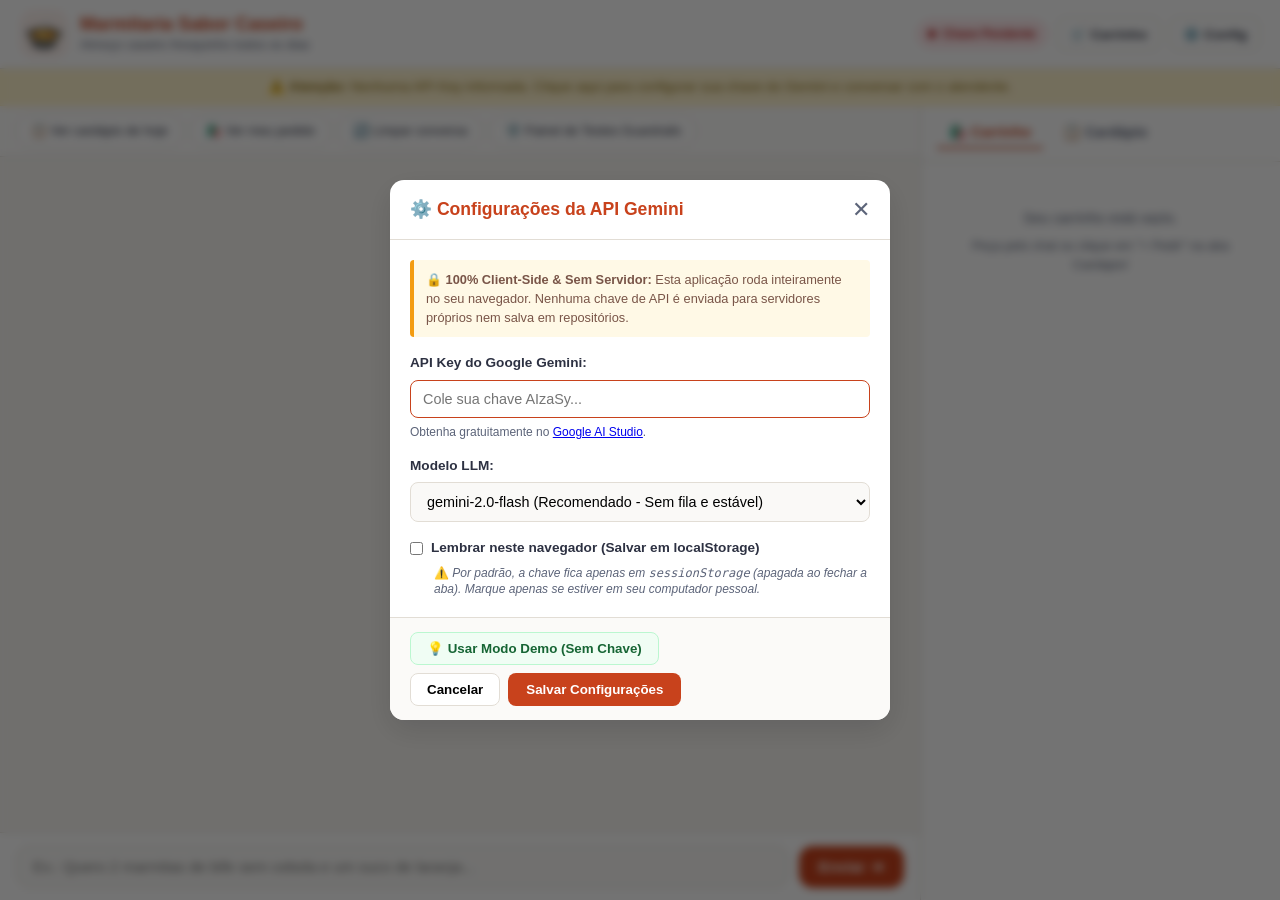
==== index.html @ ad5cdcce "Add files via upload" ====
<!DOCTYPE html>
<html lang="pt-BR">

<head>
  <meta charset="UTF-8">
  <meta name="viewport" content="width=device-width, initial-scale=1.0">
  <title>Marmitaria Sabor Caseiro - Pedidos Online</title>

  <!-- Content Security Policy estrita para proteção no navegador -->
  <meta http-equiv="Content-Security-Policy"
    content="default-src 'self'; script-src 'self'; style-src 'self' 'unsafe-inline'; connect-src 'self' https://generativelanguage.googleapis.com; img-src 'self' data:; font-src 'self';">

  <link rel="stylesheet" href="styles.css">
  <link rel="icon"
    href="data:image/svg+xml,<svg xmlns=%22http://www.w3.org/2000/svg%22 viewBox=%220 0 100 100%22><text y=%22.9em%22 font-size=%2290%22>🍲</text></svg>">
</head>

<body>

  <!-- Cabeçalho Principal -->
  <header class="cabecalho-app" role="banner">
    <div class="marca-container">
      <div class="marca-logo" aria-hidden="true">🍲</div>
      <div class="marca-titulos">
        <h1>Marmitaria Sabor Caseiro</h1>
        <p>Almoço caseiro fresquinho todos os dias</p>
      </div>
    </div>

    <div class="cabecalho-acoes">
      <span id="status-api-badge" class="status-badge pendente" title="Status de conexão com a API Gemini">Chave
        Pendente</span>

      <button id="btn-toggle-painel" class="btn-icone" aria-label="Abrir ou fechar painel de cardápio e carrinho">
        <span>🛒 Carrinho</span>
        <span id="badge-contador-carrinho" class="badge-contador" style="display: none;">0</span>
      </button>

      <button id="btn-abrir-config" class="btn-icone" aria-label="Abrir configurações de API">
        <span>⚙️ Config</span>
      </button>
    </div>
  </header>

  <!-- Banner de Aviso caso API Key não esteja configurada -->
  <div id="alerta-sem-chave" class="banner-alerta" role="alert">
    ⚠️ <strong>Atenção:</strong> Nenhuma API Key informada. Clique aqui para configurar sua chave do Gemini e conversar
    com o atendente.
  </div>

  <!-- Layout Principal da Aplicação -->
  <main class="conteudo-principal">

    <!-- Seção do Chat -->
    <section class="area-chat" aria-label="Chat de Atendimento">

      <!-- Barra de Atalhos Rápidos -->
      <nav class="barra-atalhos" aria-label="Ações rápidas">
        <button id="btn-atalho-cardapio" class="btn-atalho" type="button">📋 Ver cardápio de hoje</button>
        <button id="btn-atalho-carrinho" class="btn-atalho" type="button">🛍️ Ver meu pedido</button>
        <button id="btn-atalho-limpar" class="btn-atalho" type="button">🔄 Limpar conversa</button>
        <a href="tests.html" class="btn-atalho" style="text-decoration: none; color: inherit;" target="_blank">🛡️
          Painel de Testes Guardrails</a>
      </nav>

      <!-- Mensagens da Conversa -->
      <div id="chat-mensagens" class="mensagens-container" role="log" aria-live="polite" aria-atomic="false">
        <!-- As mensagens serão inseridas via JavaScript com textContent seguro -->
      </div>

      <!-- Indicador de Digitando -->
      <div id="indicador-digitando" class="indicador-digitando" aria-live="polite">
        <span class="bolinha"></span>
        <span class="bolinha"></span>
        <span class="bolinha"></span>
        <span class="texto-digitando">Atendente digitando...</span>
      </div>

      <!-- Formulário de Envio -->
      <footer class="area-entrada">
        <form id="form-chat" class="form-chat" autocomplete="off">
          <label for="input-mensagem" class="sr-only"
            style="position: absolute; width: 1px; height: 1px; padding: 0; margin: -1px; overflow: hidden; clip: rect(0,0,0,0); border: 0;">Sua
            mensagem</label>
          <input type="text" id="input-mensagem" class="input-mensagem"
            placeholder="Ex.: Quero 2 marmitas de bife sem cebola e um suco de laranja..." maxlength="500" required>
          <button type="submit" id="btn-enviar" class="btn-enviar" aria-label="Enviar mensagem">
            <span>Enviar</span>
            <span aria-hidden="true">➔</span>
          </button>
        </form>
      </footer>
    </section>

    <!-- Painel Lateral: Cardápio e Carrinho em Tempo Real -->
    <aside id="painel-lateral" class="painel-lateral" aria-label="Cardápio do dia e Carrinho de compras">
      <div class="painel-topo">
        <div class="abas-navegacao" role="tablist">
          <button id="aba-btn-carrinho" class="aba-btn ativa" role="tab" aria-selected="true"
            aria-controls="aba-conteudo-carrinho">
            🛍️ Carrinho
          </button>
          <button id="aba-btn-cardapio" class="aba-btn" role="tab" aria-selected="false"
            aria-controls="aba-conteudo-cardapio">
            📋 Cardápio
          </button>
        </div>
        <button id="btn-fechar-painel" class="btn-fechar-painel" aria-label="Fechar painel lateral">✕</button>
      </div>

      <div class="painel-conteudo">
        <!-- Conteúdo Carrinho -->
        <div id="aba-conteudo-carrinho" class="aba-conteudo ativo" role="tabpanel">
          <div id="carrinho-vazio-aviso" class="carrinho-vazio-aviso">
            <p>Seu carrinho está vazio.</p>
            <p style="margin-top: 6px; font-size: 0.8rem;">Peça pelo chat ou clique em "+ Pedir" na aba Cardápio!</p>
          </div>

          <div id="lista-itens-carrinho" class="lista-itens-carrinho"></div>

          <div id="carrinho-totais-container" class="carrinho-totais-container" style="display: none;">
            <div class="linha-total">
              <span>Subtotal dos itens:</span>
              <strong id="resumo-subtotal">R$ 0,00</strong>
            </div>
            <div class="linha-total">
              <span>Taxa de Entrega:</span>
              <strong id="resumo-frete">R$ 7,00</strong>
            </div>
            <div class="linha-total destaque">
              <span>Total a pagar:</span>
              <strong id="resumo-total">R$ 0,00</strong>
            </div>
            <div id="aviso-frete-gratis" class="aviso-frete-gratis" style="display: none;"></div>
          </div>
        </div>

        <!-- Conteúdo Cardápio -->
        <div id="aba-conteudo-cardapio" class="aba-conteudo" role="tabpanel">
          <div class="cabecalho-cardapio-dia">
            Pratos disponíveis hoje (<span id="nome-dia-cardapio"></span>)
          </div>
          <div id="lista-cardapio" class="lista-cardapio"></div>
        </div>
      </div>
    </aside>

  </main>

  <!-- Modal de Configurações da API Key -->
  <div id="modal-config" class="modal-overlay" role="dialog" aria-modal="true" aria-labelledby="modal-config-titulo">
    <div class="modal-card">
      <div class="modal-cabecalho">
        <h3 id="modal-config-titulo">⚙️ Configurações da API Gemini</h3>
        <button id="btn-fechar-config" class="btn-fechar-modal" aria-label="Fechar configurações">✕</button>
      </div>

      <form id="form-config">
        <div class="modal-corpo">
          <div class="aviso-seguranca-box">
            🔒 <strong>100% Client-Side &amp; Sem Servidor:</strong> Esta aplicação roda inteiramente no seu navegador.
            Nenhuma chave de API é enviada para servidores próprios nem salva em repositórios.
          </div>

          <div class="form-grupo">
            <label for="input-api-key">API Key do Google Gemini:</label>
            <input type="password" id="input-api-key" class="input-config" placeholder="Cole sua chave AIzaSy..."
              required>
            <span class="ajuda-texto">
              Obtenha gratuitamente no <a href="https://aistudio.google.com/app/apikey" target="_blank"
                rel="noopener noreferrer">Google AI Studio</a>.
            </span>
          </div>

          <div class="form-grupo">
            <label for="select-modelo">Modelo LLM:</label>
            <select id="select-modelo" class="select-config">
              <option value="gemini-2.0-flash" selected>gemini-2.0-flash (Recomendado - Sem fila e estável)</option>
              <option value="gemini-2.5-flash-lite">gemini-2.5-flash-lite (Leve e Econômico)</option>
              <option value="gemini-1.5-flash">gemini-1.5-flash (Versão Estável)</option>
              <option value="gemini-3.8-flash">gemini-3.8-flash (Preview - Sujeito a fila no Google)</option>
              <option value="demo-simulado">demo-simulado (Modo Demonstração Offline)</option>
            </select>
          </div>

          <div class="form-grupo">
            <label class="checkbox-grupo">
              <input type="checkbox" id="check-lembrar-chave">
              <span>Lembrar neste navegador (Salvar em localStorage)</span>
            </label>
            <span class="ajuda-texto" style="margin-left: 24px;">
              ⚠️ <em>Por padrão, a chave fica apenas em <code>sessionStorage</code> (apagada ao fechar a aba). Marque
                apenas se estiver em seu computador pessoal.</em>
            </span>
          </div>
        </div>

        <div class="modal-rodape" style="display: flex; justify-content: space-between; align-items: center; flex-wrap: wrap; gap: 8px;">
          <button type="button" id="btn-usar-demo" class="btn-secundario" style="background-color: #f0fdf4; color: #166534; border-color: #bbf7d0;">💡 Usar Modo Demo (Sem Chave)</button>
          <div style="display: flex; gap: 8px;">
            <button type="button" id="btn-cancelar-config" class="btn-secundario">Cancelar</button>
            <button type="submit" class="btn-primario">Salvar Configurações</button>
          </div>
        </div>
      </form>
    </div>
  </div>

  <!-- Toast de Notificações -->
  <div id="toast-notificacao" class="toast-notificacao" role="status" aria-live="polite"></div>

  <!-- Scripts ES Modules -->
  <script type="module" src="src/app.js"></script>
</body>

</html>
---- styles.css ----
/**
 * styles.css - Identidade visual moderna, responsiva e acessível
 * Marmitaria Sabor Caseiro
 */

:root {
  --cor-primaria: #c8421c;
  --cor-primaria-hover: #a83312;
  --cor-primaria-suave: #fdf2ee;
  --cor-secundaria: #2e7d32;
  --cor-secundaria-hover: #1b5e20;
  --cor-fundo: #f8f6f2;
  --cor-superficie: #ffffff;
  --cor-texto: #2d3142;
  --cor-texto-suave: #5c6479;
  --cor-borda: #e2ddd5;
  --cor-balao-usuario: #c8421c;
  --cor-balao-usuario-texto: #ffffff;
  --cor-balao-agente: #ffffff;
  --cor-balao-agente-texto: #2d3142;
  --cor-destaque-amarelo: #fef9e7;
  --cor-destaque-borda: #f7dc6f;
  --cor-alerta: #b71c1c;
  --cor-alerta-fundo: #ffebee;
  --cor-sucesso: #2e7d32;
  --raio-borda-sm: 8px;
  --raio-borda-md: 14px;
  --raio-borda-lg: 20px;
  --sombra-card: 0 4px 16px rgba(0, 0, 0, 0.06);
  --sombra-elevada: 0 10px 30px rgba(0, 0, 0, 0.12);
  --transicao-suave: all 0.25s ease;
}

* {
  box-sizing: border-box;
  margin: 0;
  padding: 0;
}

body {
  font-family: -apple-system, BlinkMacSystemFont, 'Segoe UI', Roboto, Helvetica, Arial, sans-serif;
  background-color: var(--cor-fundo);
  color: var(--cor-texto);
  line-height: 1.5;
  height: 100vh;
  display: flex;
  flex-direction: column;
  overflow: hidden;
}

/* Header Principal */
.cabecalho-app {
  background-color: var(--cor-superficie);
  border-bottom: 1px solid var(--cor-borda);
  padding: 10px 20px;
  display: flex;
  justify-content: space-between;
  align-items: center;
  z-index: 10;
  flex-shrink: 0;
}

.marca-container {
  display: flex;
  align-items: center;
  gap: 12px;
}

.marca-logo {
  font-size: 2rem;
  background: var(--cor-primaria-suave);
  width: 48px;
  height: 48px;
  display: flex;
  align-items: center;
  justify-content: center;
  border-radius: var(--raio-borda-md);
}

.marca-titulos h1 {
  font-size: 1.15rem;
  font-weight: 700;
  color: var(--cor-primaria);
  line-height: 1.2;
}

.marca-titulos p {
  font-size: 0.8rem;
  color: var(--cor-texto-suave);
}

.cabecalho-acoes {
  display: flex;
  align-items: center;
  gap: 10px;
}

.status-badge {
  font-size: 0.75rem;
  font-weight: 600;
  padding: 4px 10px;
  border-radius: 20px;
  display: inline-flex;
  align-items: center;
  gap: 6px;
}

.status-badge.conectada {
  background-color: #e8f5e9;
  color: var(--cor-secundaria);
  border: 1px solid #c8e6c9;
}

.status-badge.conectada::before {
  content: '';
  width: 8px;
  height: 8px;
  border-radius: 50%;
  background-color: var(--cor-secundaria);
}

.status-badge.pendente {
  background-color: var(--cor-alerta-fundo);
  color: var(--cor-alerta);
  border: 1px solid #ffcdd2;
}

.status-badge.pendente::before {
  content: '';
  width: 8px;
  height: 8px;
  border-radius: 50%;
  background-color: var(--cor-alerta);
}

.btn-icone {
  background: var(--cor-superficie);
  border: 1px solid var(--cor-borda);
  border-radius: var(--raio-borda-sm);
  padding: 8px 12px;
  cursor: pointer;
  display: inline-flex;
  align-items: center;
  gap: 6px;
  font-size: 0.85rem;
  font-weight: 600;
  color: var(--cor-texto);
  transition: var(--transicao-suave);
  position: relative;
}

.btn-icone:hover {
  background-color: #f1ede8;
}

.badge-contador {
  background-color: var(--cor-primaria);
  color: white;
  border-radius: 12px;
  padding: 2px 7px;
  font-size: 0.7rem;
  font-weight: bold;
}

/* Banner de Alerta Sem Chave */
.banner-alerta {
  background-color: #fff3cd;
  color: #856404;
  border-bottom: 1px solid #ffeeba;
  padding: 8px 16px;
  font-size: 0.85rem;
  text-align: center;
  cursor: pointer;
  transition: var(--transicao-suave);
}

.banner-alerta:hover {
  background-color: #ffe8a1;
}

/* Layout Principal */
.conteudo-principal {
  flex: 1;
  display: flex;
  overflow: hidden;
  position: relative;
}

/* Área de Chat */
.area-chat {
  flex: 1;
  display: flex;
  flex-direction: column;
  height: 100%;
  background-color: var(--cor-fundo);
  position: relative;
}

.barra-atalhos {
  background-color: rgba(255, 255, 255, 0.7);
  backdrop-filter: blur(8px);
  border-bottom: 1px solid var(--cor-borda);
  padding: 8px 16px;
  display: flex;
  gap: 8px;
  overflow-x: auto;
  flex-shrink: 0;
}

.btn-atalho {
  background-color: var(--cor-superficie);
  border: 1px solid var(--cor-borda);
  border-radius: 16px;
  padding: 6px 14px;
  font-size: 0.8rem;
  font-weight: 500;
  cursor: pointer;
  white-space: nowrap;
  color: var(--cor-texto);
  transition: var(--transicao-suave);
}

.btn-atalho:hover {
  background-color: var(--cor-primaria-suave);
  border-color: var(--cor-primaria);
  color: var(--cor-primaria);
}

.mensagens-container {
  flex: 1;
  overflow-y: auto;
  padding: 16px 20px;
  display: flex;
  flex-direction: column;
  gap: 14px;
}

/* Balões de Mensagem */
.mensagem-wrapper {
  display: flex;
  gap: 10px;
  max-width: 82%;
  animation: surgimento 0.25s ease-out;
}

@keyframes surgimento {
  from { opacity: 0; transform: translateY(8px); }
  to { opacity: 1; transform: translateY(0); }
}

.mensagem-wrapper.usuario {
  align-self: flex-end;
  flex-direction: row-reverse;
}

.mensagem-wrapper.agente {
  align-self: flex-start;
}

.avatar-agente {
  width: 36px;
  height: 36px;
  border-radius: 50%;
  background-color: var(--cor-primaria-suave);
  border: 1px solid var(--cor-borda);
  display: flex;
  align-items: center;
  justify-content: center;
  font-size: 1.1rem;
  flex-shrink: 0;
}

.balao {
  padding: 12px 16px;
  border-radius: var(--raio-borda-md);
  font-size: 0.95rem;
  box-shadow: 0 1px 4px rgba(0, 0, 0, 0.05);
  word-break: break-word;
}

.balao.usuario {
  background-color: var(--cor-balao-usuario);
  color: var(--cor-balao-usuario-texto);
  border-bottom-right-radius: 4px;
}

.balao.agente {
  background-color: var(--cor-balao-agente);
  color: var(--cor-balao-agente-texto);
  border-bottom-left-radius: 4px;
  border: 1px solid var(--cor-borda);
}

.conteudo-balao strong {
  font-weight: 700;
}

/* Card de Pedido Finalizado no Chat */
.card-pedido-finalizado {
  margin-top: 12px;
  padding: 12px;
  background-color: var(--cor-destaque-amarelo);
  border: 1px solid var(--cor-destaque-borda);
  border-radius: var(--raio-borda-sm);
  display: flex;
  flex-direction: column;
  gap: 8px;
}

.titulo-pedido-finalizado {
  font-weight: 700;
  color: var(--cor-secundaria);
  font-size: 0.9rem;
}

.btn-copiar-resumo {
  background-color: var(--cor-secundaria);
  color: white;
  border: none;
  border-radius: 6px;
  padding: 8px 12px;
  font-size: 0.85rem;
  font-weight: 600;
  cursor: pointer;
  transition: var(--transicao-suave);
}

.btn-copiar-resumo:hover {
  background-color: var(--cor-secundaria-hover);
}

/* Indicador de Digitando */
.indicador-digitando {
  display: none;
  align-items: center;
  gap: 6px;
  padding: 10px 16px;
  background-color: var(--cor-superficie);
  border: 1px solid var(--cor-borda);
  border-radius: 18px;
  width: fit-content;
  margin-left: 46px;
  margin-bottom: 8px;
}

.bolinha {
  width: 7px;
  height: 7px;
  background-color: var(--cor-primaria);
  border-radius: 50%;
  animation: pulo 1.4s infinite ease-in-out both;
}

.bolinha:nth-child(1) { animation-delay: -0.32s; }
.bolinha:nth-child(2) { animation-delay: -0.16s; }

@keyframes pulo {
  0%, 80%, 100% { transform: scale(0); opacity: 0.4; }
  40% { transform: scale(1); opacity: 1; }
}

.texto-digitando {
  font-size: 0.8rem;
  color: var(--cor-texto-suave);
  margin-left: 4px;
}

/* Barra de Entrada de Mensagem */
.area-entrada {
  background-color: var(--cor-superficie);
  border-top: 1px solid var(--cor-borda);
  padding: 12px 16px;
  flex-shrink: 0;
}

.form-chat {
  display: flex;
  gap: 10px;
  align-items: center;
}

.input-mensagem {
  flex: 1;
  padding: 12px 16px;
  border: 1px solid var(--cor-borda);
  border-radius: var(--raio-borda-md);
  font-size: 0.95rem;
  outline: none;
  transition: var(--transicao-suave);
  background-color: #faf9f7;
}

.input-mensagem:focus {
  border-color: var(--cor-primaria);
  background-color: #ffffff;
  box-shadow: 0 0 0 3px rgba(200, 66, 28, 0.15);
}

.btn-enviar {
  background-color: var(--cor-primaria);
  color: white;
  border: none;
  border-radius: var(--raio-borda-md);
  padding: 12px 20px;
  font-size: 0.95rem;
  font-weight: 600;
  cursor: pointer;
  display: flex;
  align-items: center;
  gap: 6px;
  transition: var(--transicao-suave);
}

.btn-enviar:hover:not(:disabled) {
  background-color: var(--cor-primaria-hover);
}

.btn-enviar:disabled {
  opacity: 0.6;
  cursor: not-allowed;
}

/* Painel Lateral / Drawer */
.painel-lateral {
  width: 360px;
  background-color: var(--cor-superficie);
  border-left: 1px solid var(--cor-borda);
  display: flex;
  flex-direction: column;
  transition: transform 0.3s ease;
  z-index: 20;
}

.painel-topo {
  padding: 12px 16px;
  border-bottom: 1px solid var(--cor-borda);
  display: flex;
  justify-content: space-between;
  align-items: center;
}

.abas-navegacao {
  display: flex;
  gap: 8px;
}

.aba-btn {
  background: none;
  border: none;
  padding: 6px 12px;
  font-size: 0.9rem;
  font-weight: 600;
  color: var(--cor-texto-suave);
  cursor: pointer;
  border-bottom: 2px solid transparent;
  transition: var(--transicao-suave);
}

.aba-btn.ativa {
  color: var(--cor-primaria);
  border-bottom-color: var(--cor-primaria);
}

.btn-fechar-painel {
  background: none;
  border: none;
  font-size: 1.2rem;
  cursor: pointer;
  color: var(--cor-texto-suave);
  padding: 4px 8px;
}

.painel-conteudo {
  flex: 1;
  overflow-y: auto;
  padding: 16px;
}

.aba-conteudo {
  display: none;
}

.aba-conteudo.ativo {
  display: block;
}

/* Aba Cardápio */
.cabecalho-cardapio-dia {
  font-size: 0.85rem;
  color: var(--cor-secundaria);
  font-weight: 600;
  margin-bottom: 12px;
  background-color: #e8f5e9;
  padding: 6px 10px;
  border-radius: var(--raio-borda-sm);
}

.lista-cardapio {
  display: flex;
  flex-direction: column;
  gap: 12px;
}

.card-item-cardapio {
  background-color: #faf9f7;
  border: 1px solid var(--cor-borda);
  border-radius: var(--raio-borda-sm);
  padding: 12px;
  display: flex;
  flex-direction: column;
  gap: 6px;
}

.card-item-topo {
  display: flex;
  justify-content: space-between;
  align-items: baseline;
}

.card-item-topo h4 {
  font-size: 0.9rem;
  font-weight: 700;
  color: var(--cor-texto);
}

.card-item-preco {
  font-weight: 700;
  color: var(--cor-primaria);
  font-size: 0.9rem;
}

.card-item-desc {
  font-size: 0.8rem;
  color: var(--cor-texto-suave);
  line-height: 1.35;
}

.card-item-rodape {
  margin-top: 6px;
  display: flex;
  justify-content: space-between;
  align-items: center;
  gap: 8px;
}

.card-tags {
  display: flex;
  flex-wrap: wrap;
  gap: 4px;
}

.tag-cardapio {
  font-size: 0.7rem;
  background-color: #ece9e3;
  color: #4f5565;
  padding: 2px 6px;
  border-radius: 4px;
}

.btn-pedir-item {
  background-color: var(--cor-primaria-suave);
  color: var(--cor-primaria);
  border: 1px solid var(--cor-primaria);
  border-radius: 6px;
  padding: 4px 10px;
  font-size: 0.75rem;
  font-weight: 700;
  cursor: pointer;
  transition: var(--transicao-suave);
  white-space: nowrap;
}

.btn-pedir-item:hover {
  background-color: var(--cor-primaria);
  color: white;
}

/* Aba Carrinho */
.carrinho-vazio-aviso {
  text-align: center;
  color: var(--cor-texto-suave);
  padding: 30px 10px;
  font-size: 0.9rem;
}

.lista-itens-carrinho {
  display: flex;
  flex-direction: column;
  gap: 10px;
  margin-bottom: 16px;
}

.item-carrinho-row {
  background-color: #faf9f7;
  border: 1px solid var(--cor-borda);
  border-radius: var(--raio-borda-sm);
  padding: 10px 12px;
  display: flex;
  justify-content: space-between;
  align-items: center;
}

.item-carrinho-info {
  display: flex;
  flex-direction: column;
  gap: 2px;
  font-size: 0.85rem;
}

.item-carrinho-sub {
  font-size: 0.75rem;
  color: var(--cor-texto-suave);
}

.item-carrinho-custom {
  font-size: 0.75rem;
  color: #8c5208;
  font-style: italic;
}

.link-adicionar-obs {
  background: none;
  border: none;
  padding: 0;
  text-align: left;
  font-size: 0.72rem;
  color: #0d9488;
  cursor: pointer;
  text-decoration: underline;
  margin-top: 2px;
  display: block;
}

.link-adicionar-obs:hover {
  color: #0f766e;
}

.link-adicionar-obs.com-obs {
  color: #b45309;
  font-weight: 600;
  text-decoration: none;
  background-color: #fef3c7;
  padding: 2px 6px;
  border-radius: 4px;
  display: inline-block;
  margin-top: 4px;
}

.item-carrinho-acoes {
  display: flex;
  gap: 6px;
}

.btn-carrinho-acao {
  background: white;
  border: 1px solid var(--cor-borda);
  width: 26px;
  height: 26px;
  border-radius: 4px;
  cursor: pointer;
  font-weight: bold;
  font-size: 0.9rem;
  color: var(--cor-texto);
  display: flex;
  align-items: center;
  justify-content: center;
  transition: var(--transicao-suave);
}

.btn-carrinho-acao:hover {
  background-color: var(--cor-primaria-suave);
  border-color: var(--cor-primaria);
  color: var(--cor-primaria);
}

/* Totais do Carrinho */
.carrinho-totais-container {
  border-top: 2px dashed var(--cor-borda);
  padding-top: 14px;
}

.linha-total {
  display: flex;
  justify-content: space-between;
  font-size: 0.88rem;
  margin-bottom: 6px;
  color: var(--cor-texto-suave);
}

.linha-total.destaque {
  font-size: 1.05rem;
  font-weight: 700;
  color: var(--cor-texto);
  border-top: 1px solid var(--cor-borda);
  padding-top: 8px;
  margin-top: 8px;
}

.aviso-frete-gratis {
  margin-top: 10px;
  font-size: 0.8rem;
  font-weight: 600;
  text-align: center;
  padding: 6px;
  border-radius: 6px;
  background-color: #e8f5e9;
  color: var(--cor-secundaria);
}

/* Modal de Configurações */
.modal-overlay {
  display: none;
  pointer-events: none;
  position: fixed;
  top: 0;
  left: 0;
  width: 100vw;
  height: 100vh;
  background-color: rgba(0, 0, 0, 0.55);
  backdrop-filter: blur(4px);
  z-index: 1000;
  align-items: center;
  justify-content: center;
  padding: 16px;
}

.modal-overlay.ativo {
  display: flex;
  pointer-events: auto;
}

.modal-card {
  background-color: var(--cor-superficie);
  border-radius: var(--raio-borda-md);
  max-width: 500px;
  width: 100%;
  box-shadow: var(--sombra-elevada);
  overflow: hidden;
  animation: modalEntrada 0.25s ease-out;
}

@keyframes modalEntrada {
  from { opacity: 0; transform: scale(0.95); }
  to { opacity: 1; transform: scale(1); }
}

.modal-cabecalho {
  padding: 16px 20px;
  border-bottom: 1px solid var(--cor-borda);
  display: flex;
  justify-content: space-between;
  align-items: center;
}

.modal-cabecalho h3 {
  font-size: 1.1rem;
  color: var(--cor-primaria);
}

.btn-fechar-modal {
  background: none;
  border: none;
  font-size: 1.4rem;
  cursor: pointer;
  color: var(--cor-texto-suave);
}

.modal-corpo {
  padding: 20px;
  display: flex;
  flex-direction: column;
  gap: 16px;
}

.form-grupo {
  display: flex;
  flex-direction: column;
  gap: 6px;
}

.form-grupo label {
  font-size: 0.85rem;
  font-weight: 600;
  color: var(--cor-texto);
}

.input-config, .select-config {
  padding: 10px 12px;
  border: 1px solid var(--cor-borda);
  border-radius: var(--raio-borda-sm);
  font-size: 0.9rem;
  outline: none;
  background-color: #faf9f7;
}

.input-config:focus, .select-config:focus {
  border-color: var(--cor-primaria);
  background-color: #ffffff;
}

.ajuda-texto {
  font-size: 0.75rem;
  color: var(--cor-texto-suave);
  line-height: 1.35;
}

.aviso-seguranca-box {
  background-color: #fff9e6;
  border-left: 4px solid #f39c12;
  padding: 10px 12px;
  border-radius: 4px;
  font-size: 0.8rem;
  color: #795548;
}

.checkbox-grupo {
  display: flex;
  align-items: center;
  gap: 8px;
  font-size: 0.85rem;
  cursor: pointer;
}

.modal-rodape {
  padding: 14px 20px;
  background-color: #fbfaf8;
  border-top: 1px solid var(--cor-borda);
  display: flex;
  justify-content: flex-end;
  gap: 10px;
}

.btn-secundario {
  background: white;
  border: 1px solid var(--cor-borda);
  padding: 8px 16px;
  border-radius: var(--raio-borda-sm);
  font-weight: 600;
  cursor: pointer;
}

.btn-primario {
  background-color: var(--cor-primaria);
  color: white;
  border: none;
  padding: 8px 18px;
  border-radius: var(--raio-borda-sm);
  font-weight: 600;
  cursor: pointer;
  transition: var(--transicao-suave);
}

.btn-primario:hover {
  background-color: var(--cor-primaria-hover);
}

/* Toast de Notificação */
.toast-notificacao {
  position: fixed;
  bottom: 24px;
  left: 50%;
  transform: translateX(-50%) translateY(50px);
  background-color: #333333;
  color: white;
  padding: 10px 20px;
  border-radius: 30px;
  font-size: 0.85rem;
  box-shadow: var(--sombra-card);
  opacity: 0;
  visibility: hidden;
  transition: all 0.3s cubic-bezier(0.18, 0.89, 0.32, 1.28);
  z-index: 200;
}

.toast-notificacao.visivel {
  opacity: 1;
  visibility: visible;
  transform: translateX(-50%) translateY(0);
}

/* Responsividade Mobile-First e Desktop */
@media (max-width: 860px) {
  .painel-lateral {
    position: absolute;
    top: 0;
    right: 0;
    height: 100%;
    transform: translateX(100%);
    box-shadow: -4px 0 20px rgba(0, 0, 0, 0.15);
  }

  .painel-lateral.aberto {
    transform: translateX(0);
  }

  .mensagem-wrapper {
    max-width: 90%;
  }
}

@media (min-width: 861px) {
  .btn-fechar-painel {
    display: none;
  }
}
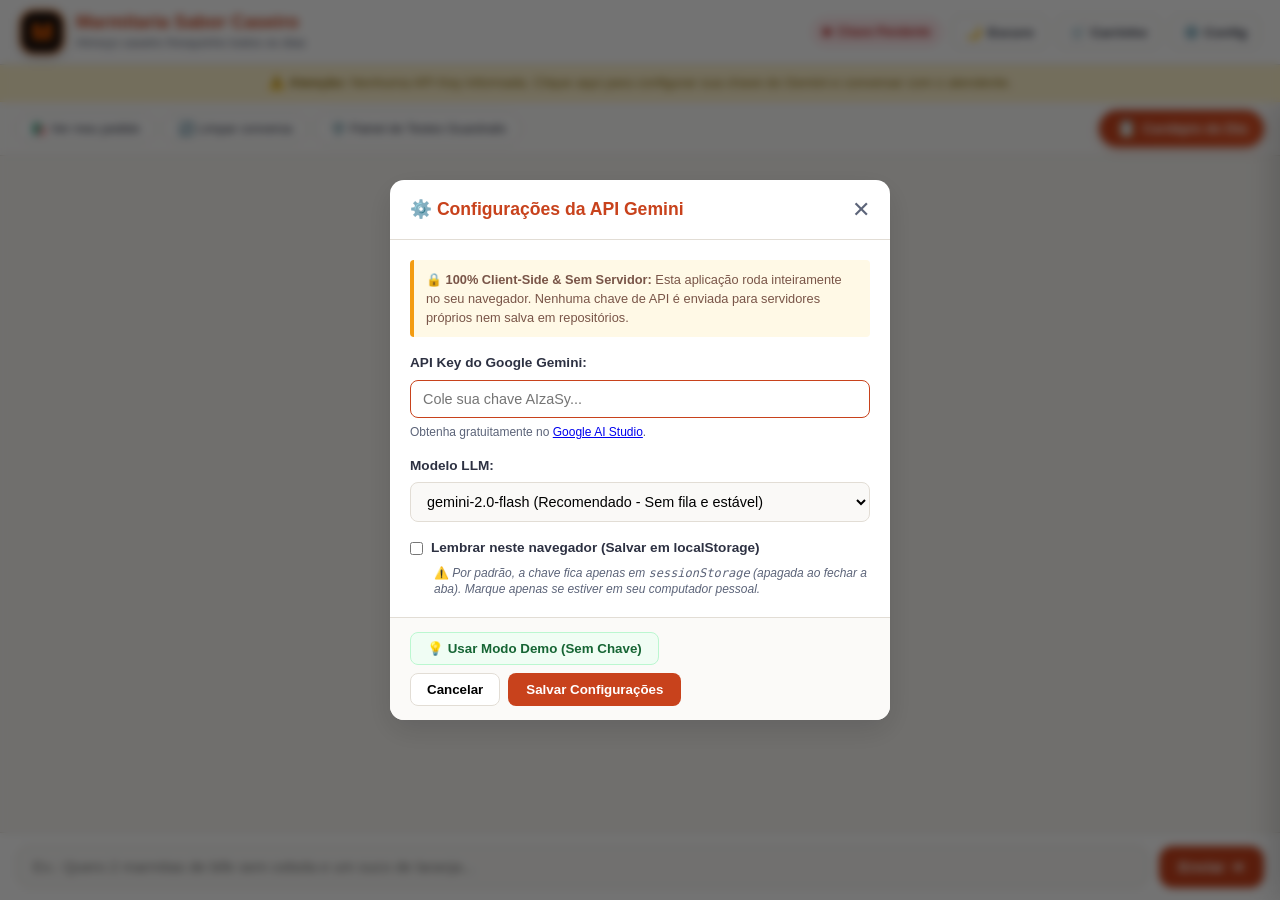
==== commit ecdd2d40: "Add files via upload" ====
--- a/index.html
+++ b/index.html
@@ -12,7 +12,7 @@
 
   <link rel="stylesheet" href="styles.css">
   <link rel="icon"
-    href="data:image/svg+xml,<svg xmlns=%22http://www.w3.org/2000/svg%22 viewBox=%220 0 100 100%22><text y=%22.9em%22 font-size=%2290%22>🍲</text></svg>">
+    href="data:image/svg+xml,<svg xmlns=%22http://www.w3.org/2000/svg%22 viewBox=%220 0 100 100%22><rect width=%22100%22 height=%22100%22 rx=%2222%22 fill=%22%23111111%22/><text x=%2250%25%22 y=%2254%25%22 font-family=%22system-ui, -apple-system, sans-serif%22 font-weight=%22900%22 font-size=%2268%22 fill=%22%23ff6600%22 text-anchor=%22middle%22 dominant-baseline=%22central%22>M</text></svg>">
 </head>
 
 <body>
@@ -20,7 +20,9 @@
   <!-- Cabeçalho Principal -->
   <header class="cabecalho-app" role="banner">
     <div class="marca-container">
-      <div class="marca-logo" aria-hidden="true">🍲</div>
+      <div class="marca-logo" aria-hidden="true">
+        <span class="logo-letra-m">M</span>
+      </div>
       <div class="marca-titulos">
         <h1>Marmitaria Sabor Caseiro</h1>
         <p>Almoço caseiro fresquinho todos os dias</p>
@@ -31,7 +33,12 @@
       <span id="status-api-badge" class="status-badge pendente" title="Status de conexão com a API Gemini">Chave
         Pendente</span>
 
-      <button id="btn-toggle-painel" class="btn-icone" aria-label="Abrir ou fechar painel de cardápio e carrinho">
+      <button id="btn-toggle-tema" class="btn-icone" aria-label="Alternar modo escuro ou claro" title="Alternar Modo Escuro / Claro">
+        <span id="icone-tema">🌙</span>
+        <span id="texto-tema">Escuro</span>
+      </button>
+
+      <button id="btn-toggle-painel" class="btn-icone" aria-label="Abrir ou fechar carrinho de compras" title="Ver Carrinho de Compras">
         <span>🛒 Carrinho</span>
         <span id="badge-contador-carrinho" class="badge-contador" style="display: none;">0</span>
       </button>
@@ -54,13 +61,19 @@
     <!-- Seção do Chat -->
     <section class="area-chat" aria-label="Chat de Atendimento">
 
-      <!-- Barra de Atalhos Rápidos -->
+      <!-- Barra de Atalhos Rápidos com Botão de Cardápio Destacado à Direita (abaixo de Carrinho e Config) -->
       <nav class="barra-atalhos" aria-label="Ações rápidas">
-        <button id="btn-atalho-cardapio" class="btn-atalho" type="button">📋 Ver cardápio de hoje</button>
-        <button id="btn-atalho-carrinho" class="btn-atalho" type="button">🛍️ Ver meu pedido</button>
-        <button id="btn-atalho-limpar" class="btn-atalho" type="button">🔄 Limpar conversa</button>
-        <a href="tests.html" class="btn-atalho" style="text-decoration: none; color: inherit;" target="_blank">🛡️
-          Painel de Testes Guardrails</a>
+        <div class="atalhos-scroll">
+          <button id="btn-atalho-carrinho" class="btn-atalho" type="button">🛍️ Ver meu pedido</button>
+          <button id="btn-atalho-limpar" class="btn-atalho" type="button">🔄 Limpar conversa</button>
+          <a href="tests.html" class="btn-atalho" style="text-decoration: none; color: inherit;" target="_blank">🛡️ Painel de Testes Guardrails</a>
+        </div>
+
+        <!-- Botão destacado do Cardápio posicionado no canto superior direito abaixo do Carrinho e Config -->
+        <button id="btn-abrir-cardapio-topo" class="btn-cardapio-destaque" type="button" aria-label="Abrir cardápio do dia" title="Abrir Cardápio do Dia">
+          <span class="icone-cardapio-destaque">📋</span>
+          <span class="texto-cardapio-destaque">Cardápio do Dia</span>
+        </button>
       </nav>
 
       <!-- Mensagens da Conversa -->
@@ -92,6 +105,9 @@
       </footer>
     </section>
 
+    <!-- Fundo escurecido ao abrir o painel lateral -->
+    <div id="painel-backdrop" class="painel-backdrop" aria-hidden="true"></div>
+
     <!-- Painel Lateral: Cardápio e Carrinho em Tempo Real -->
     <aside id="painel-lateral" class="painel-lateral" aria-label="Cardápio do dia e Carrinho de compras">
       <div class="painel-topo">
--- a/styles.css
+++ b/styles.css
@@ -67,14 +67,32 @@
 }
 
 .marca-logo {
-  font-size: 2rem;
-  background: var(--cor-primaria-suave);
-  width: 48px;
-  height: 48px;
+  background-color: #0d0e12;
+  border: 2px solid #ff6600;
+  width: 44px;
+  height: 44px;
   display: flex;
   align-items: center;
   justify-content: center;
   border-radius: var(--raio-borda-md);
+  box-shadow: 0 2px 10px rgba(0, 0, 0, 0.35);
+  flex-shrink: 0;
+  transition: transform 0.2s ease;
+}
+
+.marca-logo:hover {
+  transform: scale(1.05);
+}
+
+.marca-logo .logo-letra-m {
+  color: #ff6600;
+  font-family: -apple-system, BlinkMacSystemFont, 'Segoe UI', Roboto, Helvetica, Arial, sans-serif;
+  font-weight: 900;
+  font-size: 1.65rem;
+  line-height: 1;
+  letter-spacing: -0.5px;
+  user-select: none;
+  text-shadow: 0 1px 4px rgba(255, 102, 0, 0.35);
 }
 
 .marca-titulos h1 {
@@ -202,9 +220,51 @@
   border-bottom: 1px solid var(--cor-borda);
   padding: 8px 16px;
   display: flex;
+  justify-content: space-between;
+  align-items: center;
+  gap: 12px;
+  flex-shrink: 0;
+}
+
+.atalhos-scroll {
+  display: flex;
   gap: 8px;
   overflow-x: auto;
+  align-items: center;
+  flex: 1;
+}
+
+/* Botão destacado do Cardápio abaixo de Carrinho e Configuração */
+.btn-cardapio-destaque {
+  background: linear-gradient(135deg, #c8421c 0%, #e05326 100%);
+  color: #ffffff;
+  border: 1px solid #b33916;
+  border-radius: 20px;
+  padding: 7px 16px;
+  font-size: 0.85rem;
+  font-weight: 700;
+  display: inline-flex;
+  align-items: center;
+  gap: 6px;
+  cursor: pointer;
+  white-space: nowrap;
+  box-shadow: 0 3px 10px rgba(200, 66, 28, 0.28);
+  transition: var(--transicao-suave);
   flex-shrink: 0;
+}
+
+.btn-cardapio-destaque:hover {
+  background: linear-gradient(135deg, #b33916 0%, #c8421c 100%);
+  box-shadow: 0 5px 14px rgba(200, 66, 28, 0.42);
+  transform: translateY(-1px);
+}
+
+.btn-cardapio-destaque:active {
+  transform: translateY(0);
+}
+
+.icone-cardapio-destaque {
+  font-size: 1.05rem;
 }
 
 .btn-atalho {
@@ -261,13 +321,18 @@
   width: 36px;
   height: 36px;
   border-radius: 50%;
-  background-color: var(--cor-primaria-suave);
-  border: 1px solid var(--cor-borda);
+  background-color: #0d0e12;
+  border: 1.5px solid #ff6600;
+  color: #ff6600;
   display: flex;
   align-items: center;
   justify-content: center;
-  font-size: 1.1rem;
+  font-weight: 900;
+  font-size: 1.15rem;
+  font-family: -apple-system, BlinkMacSystemFont, 'Segoe UI', Roboto, sans-serif;
   flex-shrink: 0;
+  box-shadow: 0 2px 6px rgba(0, 0, 0, 0.25);
+  user-select: none;
 }
 
 .balao {
@@ -420,15 +485,46 @@
   cursor: not-allowed;
 }
 
-/* Painel Lateral / Drawer */
+/* Fundo escurecido (Backdrop) do Painel Lateral */
+.painel-backdrop {
+  position: absolute;
+  top: 0;
+  left: 0;
+  width: 100%;
+  height: 100%;
+  background-color: rgba(0, 0, 0, 0.4);
+  backdrop-filter: blur(2px);
+  opacity: 0;
+  visibility: hidden;
+  transition: opacity 0.3s ease, visibility 0.3s ease;
+  z-index: 85;
+}
+
+.painel-backdrop.ativo {
+  opacity: 1;
+  visibility: visible;
+}
+
+/* Painel Lateral / Drawer (Abre sob demanda quando solicitado) */
 .painel-lateral {
-  width: 360px;
+  position: absolute;
+  top: 0;
+  right: 0;
+  width: 380px;
+  max-width: 90vw;
+  height: 100%;
   background-color: var(--cor-superficie);
   border-left: 1px solid var(--cor-borda);
   display: flex;
   flex-direction: column;
-  transition: transform 0.3s ease;
-  z-index: 20;
+  transform: translateX(100%);
+  transition: transform 0.32s cubic-bezier(0.16, 1, 0.3, 1);
+  box-shadow: -6px 0 26px rgba(0, 0, 0, 0.16);
+  z-index: 100;
+}
+
+.painel-lateral.aberto {
+  transform: translateX(0);
 }
 
 .painel-topo {
@@ -464,10 +560,20 @@
 .btn-fechar-painel {
   background: none;
   border: none;
-  font-size: 1.2rem;
+  font-size: 1.3rem;
   cursor: pointer;
   color: var(--cor-texto-suave);
-  padding: 4px 8px;
+  padding: 6px 10px;
+  border-radius: var(--raio-borda-sm);
+  display: flex;
+  align-items: center;
+  justify-content: center;
+  transition: var(--transicao-suave);
+}
+
+.btn-fechar-painel:hover {
+  background-color: rgba(200, 66, 28, 0.1);
+  color: var(--cor-primaria);
 }
 
 .painel-conteudo {
@@ -880,27 +986,144 @@
 
 /* Responsividade Mobile-First e Desktop */
 @media (max-width: 860px) {
-  .painel-lateral {
-    position: absolute;
-    top: 0;
-    right: 0;
-    height: 100%;
-    transform: translateX(100%);
-    box-shadow: -4px 0 20px rgba(0, 0, 0, 0.15);
-  }
-
-  .painel-lateral.aberto {
-    transform: translateX(0);
-  }
-
   .mensagem-wrapper {
     max-width: 90%;
   }
 }
 
-@media (min-width: 861px) {
-  .btn-fechar-painel {
-    display: none;
-  }
-}
-
+/* ========================================================
+   MODO ESCURO (DARK THEME)
+   ======================================================== */
+body.modo-escuro {
+  --cor-fundo: #111419;
+  --cor-superficie: #1a1e26;
+  --cor-texto: #f1f5f9;
+  --cor-texto-suave: #94a3b8;
+  --cor-borda: #2d3340;
+  --cor-balao-usuario: #c8421c;
+  --cor-balao-usuario-texto: #ffffff;
+  --cor-balao-agente: #212631;
+  --cor-balao-agente-texto: #f8fafc;
+  --cor-destaque-amarelo: #262115;
+  --cor-destaque-borda: #594819;
+  --cor-primaria-suave: #2a1b16;
+  --sombra-card: 0 4px 18px rgba(0, 0, 0, 0.4);
+}
+
+body.modo-escuro .cabecalho-app,
+body.modo-escuro .area-entrada,
+body.modo-escuro .painel-lateral,
+body.modo-escuro .modal-card {
+  background-color: var(--cor-superficie);
+}
+
+body.modo-escuro .barra-atalhos {
+  background-color: rgba(26, 30, 38, 0.85);
+  border-bottom-color: var(--cor-borda);
+}
+
+body.modo-escuro .btn-icone,
+body.modo-escuro .btn-atalho,
+body.modo-escuro .btn-carrinho-acao,
+body.modo-escuro .btn-secundario {
+  background-color: #242a35;
+  color: #f1f5f9;
+  border-color: var(--cor-borda);
+}
+
+body.modo-escuro .btn-icone:hover,
+body.modo-escuro .btn-atalho:hover,
+body.modo-escuro .btn-carrinho-acao:hover,
+body.modo-escuro .btn-secundario:hover {
+  background-color: #313847;
+}
+
+body.modo-escuro .input-mensagem,
+body.modo-escuro .input-config,
+body.modo-escuro .select-config {
+  background-color: #15181f;
+  color: #f8fafc;
+  border-color: var(--cor-borda);
+}
+
+body.modo-escuro .input-mensagem:focus,
+body.modo-escuro .input-config:focus,
+body.modo-escuro .select-config:focus {
+  background-color: #1a1e26;
+  border-color: var(--cor-primaria);
+}
+
+body.modo-escuro .card-item-cardapio,
+body.modo-escuro .item-carrinho-row {
+  background-color: #212631;
+  border-color: var(--cor-borda);
+}
+
+body.modo-escuro .card-item-topo h4,
+body.modo-escuro .item-carrinho-info strong {
+  color: #f8fafc;
+}
+
+body.modo-escuro .tag-cardapio {
+  background-color: #2c3342;
+  color: #cbd5e1;
+}
+
+body.modo-escuro .cabecalho-cardapio-dia {
+  background-color: #14281a;
+  color: #4ade80;
+}
+
+body.modo-escuro .aviso-seguranca-box {
+  background-color: #2c2514;
+  color: #fde047;
+  border-left-color: #eab308;
+}
+
+body.modo-escuro .modal-rodape {
+  background-color: #15181f;
+  border-top-color: var(--cor-borda);
+}
+
+body.modo-escuro .banner-alerta {
+  background-color: #2d2410;
+  color: #fef08a;
+  border-bottom-color: #533f11;
+}
+
+body.modo-escuro .link-adicionar-obs {
+  color: #2dd4bf;
+}
+
+body.modo-escuro .link-adicionar-obs.com-obs {
+  background-color: #3b2c11;
+  color: #fbbf24;
+}
+
+body.modo-escuro .indicador-digitando {
+  background-color: #212631;
+  border-color: var(--cor-borda);
+}
+
+body.modo-escuro .painel-backdrop {
+  background-color: rgba(0, 0, 0, 0.7);
+}
+
+body.modo-escuro .btn-fechar-painel:hover {
+  background-color: rgba(255, 255, 255, 0.08);
+  color: #f87171;
+}
+
+body.modo-escuro .btn-cardapio-destaque {
+  background: linear-gradient(135deg, #c8421c 0%, #e05326 100%);
+  color: #ffffff;
+  border-color: #ea580c;
+  box-shadow: 0 3px 12px rgba(200, 66, 28, 0.5);
+}
+
+body.modo-escuro .btn-cardapio-destaque:hover {
+  background: linear-gradient(135deg, #e05326 0%, #f97316 100%);
+  box-shadow: 0 5px 16px rgba(234, 88, 12, 0.6);
+}
+
+
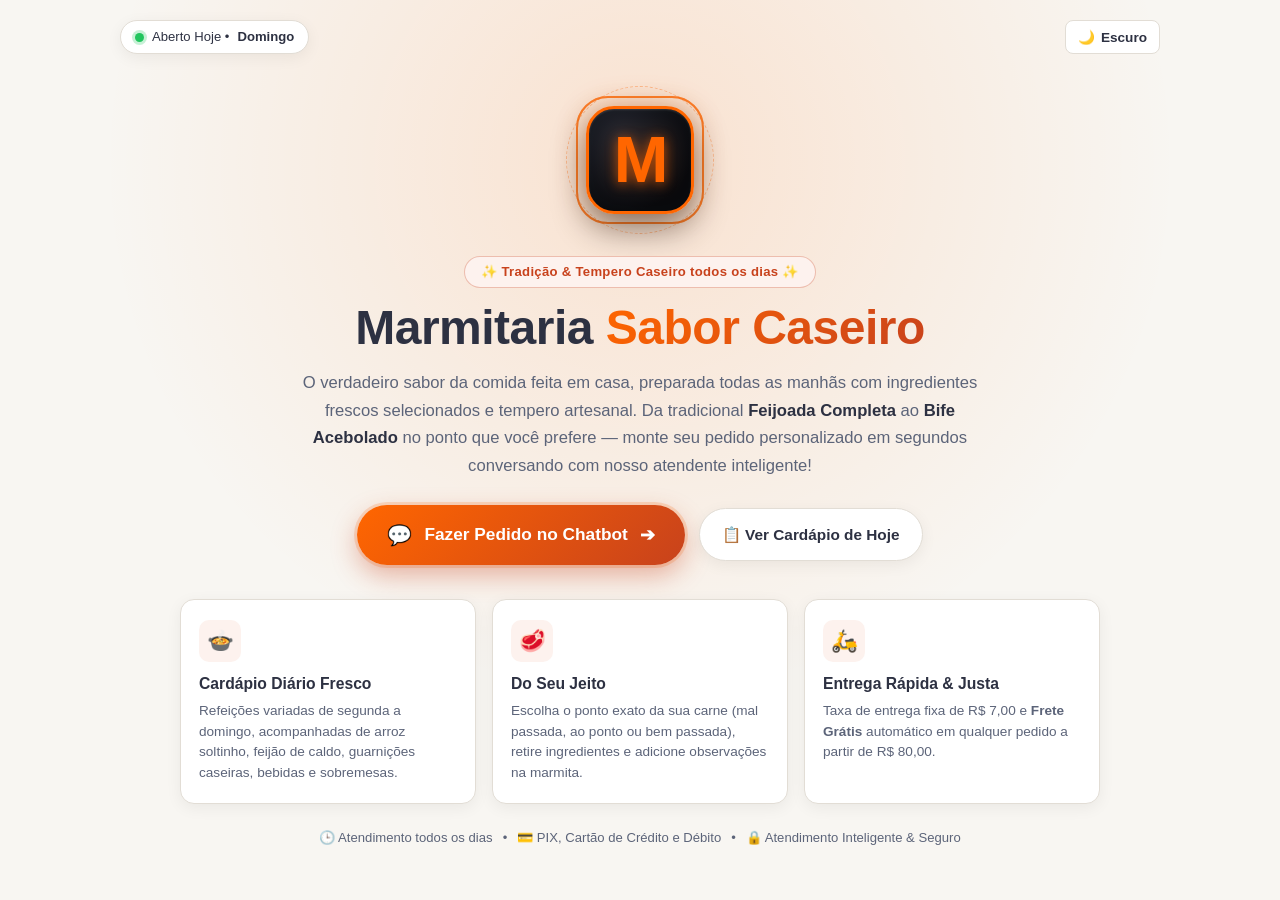
==== commit 01dde1a4: "Add files via upload" ====
--- a/index.html
+++ b/index.html
@@ -17,9 +17,100 @@
 
 <body>
 
+  <!-- ========================================================
+       TELA INICIAL DE APRESENTAÇÃO (LANDING PAGE)
+       ======================================================== -->
+  <section id="tela-inicial" class="tela-inicial" aria-label="Apresentação da Marmitaria Sabor Caseiro">
+    <!-- Barra superior discreta da Tela Inicial -->
+    <div class="tela-inicial-topo">
+      <span class="selo-funcionamento">
+        <span class="ponto-online" aria-hidden="true"></span>
+        Aberto Hoje • <strong id="dia-hoje-inicial">Cardápio Fresquinho</strong>
+      </span>
+
+      <button id="btn-toggle-tema-inicial" class="btn-icone" type="button" aria-label="Alternar modo escuro ou claro" title="Alternar Modo Escuro / Claro">
+        <span id="icone-tema-inicial">🌙</span>
+        <span id="texto-tema-inicial">Escuro</span>
+      </button>
+    </div>
+
+    <!-- Conteúdo Central da Apresentação -->
+    <div class="tela-inicial-conteudo">
+
+      <!-- Animação de Apresentação da Logo (M Laranja no Fundo Preto) -->
+      <div class="logo-apresentacao-palco" aria-hidden="true">
+        <div class="anel-pulso anel-pulso-1"></div>
+        <div class="anel-pulso anel-pulso-2"></div>
+        <div class="anel-orbita"></div>
+        <div class="logo-hero-card">
+          <span class="logo-hero-letra">M</span>
+        </div>
+      </div>
+
+      <span class="badge-subtitulo-hero">✨ Tradição &amp; Tempero Caseiro todos os dias ✨</span>
+
+      <h1 class="titulo-hero">
+        Marmitaria <span class="destaque-laranja">Sabor Caseiro</span>
+      </h1>
+
+      <p class="descricao-hero">
+        O verdadeiro sabor da comida feita em casa, preparada todas as manhãs com ingredientes frescos selecionados e tempero artesanal. Da tradicional <strong>Feijoada Completa</strong> ao <strong>Bife Acebolado</strong> no ponto que você prefere — monte seu pedido personalizado em segundos conversando com nosso atendente inteligente!
+      </p>
+
+      <!-- Botões de Ação (Link para a Tela do Chatbot) -->
+      <div class="acoes-hero">
+        <a href="#chat" id="btn-ir-chatbot" class="btn-cta-chatbot" role="button">
+          <span class="cta-icone" aria-hidden="true">💬</span>
+          <span>Fazer Pedido no Chatbot</span>
+          <span class="cta-seta" aria-hidden="true">➔</span>
+        </a>
+
+        <a href="#cardapio" id="btn-ir-cardapio-inicial" class="btn-cta-secundario" role="button">
+          <span>📋 Ver Cardápio de Hoje</span>
+        </a>
+      </div>
+
+      <!-- Cards Descritivos dos Diferenciais da Marmitaria -->
+      <div class="grade-diferenciais">
+        <article class="card-diferencial">
+          <div class="icone-diferencial" aria-hidden="true">🍲</div>
+          <h3>Cardápio Diário Fresco</h3>
+          <p>Refeições variadas de segunda a domingo, acompanhadas de arroz soltinho, feijão de caldo, guarnições caseiras, bebidas e sobremesas.</p>
+        </article>
+
+        <article class="card-diferencial">
+          <div class="icone-diferencial" aria-hidden="true">🥩</div>
+          <h3>Do Seu Jeito</h3>
+          <p>Escolha o ponto exato da sua carne (mal passada, ao ponto ou bem passada), retire ingredientes e adicione observações na marmita.</p>
+        </article>
+
+        <article class="card-diferencial">
+          <div class="icone-diferencial" aria-hidden="true">🛵</div>
+          <h3>Entrega Rápida &amp; Justa</h3>
+          <p>Taxa de entrega fixa de R$ 7,00 e <strong>Frete Grátis</strong> automático em qualquer pedido a partir de R$ 80,00.</p>
+        </article>
+      </div>
+
+      <!-- Rodapé Informativo da Tela Inicial -->
+      <div class="faixa-info-hero">
+        <span>🕒 Atendimento todos os dias</span>
+        <span>•</span>
+        <span>💳 PIX, Cartão de Crédito e Débito</span>
+        <span>•</span>
+        <span>🔒 Atendimento Inteligente &amp; Seguro</span>
+      </div>
+
+    </div>
+  </section>
+
+  <!-- ========================================================
+       TELA DO CHATBOT DE ATENDIMENTO
+       ======================================================== -->
+  <div id="tela-chatbot" class="tela-chatbot oculta">
+
   <!-- Cabeçalho Principal -->
   <header class="cabecalho-app" role="banner">
-    <div class="marca-container">
+    <a href="#inicio" id="link-marca-inicio" class="marca-container" title="Voltar para a Tela Inicial" style="text-decoration: none; color: inherit;">
       <div class="marca-logo" aria-hidden="true">
         <span class="logo-letra-m">M</span>
       </div>
@@ -27,9 +118,13 @@
         <h1>Marmitaria Sabor Caseiro</h1>
         <p>Almoço caseiro fresquinho todos os dias</p>
       </div>
-    </div>
+    </a>
 
     <div class="cabecalho-acoes">
+      <a href="#inicio" id="btn-voltar-inicio" class="btn-icone" title="Voltar para a Tela Inicial de Apresentação" style="text-decoration: none;">
+        <span>🏠 Início</span>
+      </a>
+
       <span id="status-api-badge" class="status-badge pendente" title="Status de conexão com a API Gemini">Chave
         Pendente</span>
 
@@ -162,6 +257,7 @@
     </aside>
 
   </main>
+  </div><!-- Fim de #tela-chatbot -->
 
   <!-- Modal de Configurações da API Key -->
   <div id="modal-config" class="modal-overlay" role="dialog" aria-modal="true" aria-labelledby="modal-config-titulo">
--- a/styles.css
+++ b/styles.css
@@ -1126,4 +1126,464 @@
   box-shadow: 0 5px 16px rgba(234, 88, 12, 0.6);
 }
 
-
+/* ========================================================
+   TELA INICIAL (LANDING PAGE) & ANIMAÇÃO DA LOGO
+   ======================================================== */
+.tela-chatbot {
+  display: flex;
+  flex-direction: column;
+  height: 100vh;
+  width: 100%;
+  overflow: hidden;
+  animation: fadeInTela 0.4s ease-out;
+}
+
+.tela-chatbot.oculta,
+.tela-inicial.oculta {
+  display: none !important;
+}
+
+@keyframes fadeInTela {
+  from {
+    opacity: 0;
+    transform: translateY(8px);
+  }
+  to {
+    opacity: 1;
+    transform: translateY(0);
+  }
+}
+
+.tela-inicial {
+  flex: 1;
+  height: 100vh;
+  width: 100%;
+  overflow-y: auto;
+  display: flex;
+  flex-direction: column;
+  align-items: center;
+  justify-content: space-between;
+  padding: 20px 24px 32px;
+  background:
+    radial-gradient(circle at 50% 18%, rgba(255, 102, 0, 0.14) 0%, transparent 55%),
+    var(--cor-fundo);
+  position: relative;
+  z-index: 50;
+}
+
+.tela-inicial-topo {
+  width: 100%;
+  max-width: 1040px;
+  display: flex;
+  justify-content: space-between;
+  align-items: center;
+  padding-bottom: 12px;
+  flex-shrink: 0;
+}
+
+.selo-funcionamento {
+  display: inline-flex;
+  align-items: center;
+  gap: 8px;
+  background-color: var(--cor-superficie);
+  border: 1px solid var(--cor-borda);
+  padding: 6px 14px;
+  border-radius: 30px;
+  font-size: 0.82rem;
+  color: var(--cor-texto);
+  box-shadow: var(--sombra-card);
+}
+
+.ponto-online {
+  width: 9px;
+  height: 9px;
+  border-radius: 50%;
+  background-color: #22c55e;
+  box-shadow: 0 0 0 3px rgba(34, 197, 94, 0.25);
+  animation: piscarOnline 2s infinite ease-in-out;
+}
+
+@keyframes piscarOnline {
+  0%, 100% { transform: scale(1); opacity: 1; }
+  50% { transform: scale(1.25); opacity: 0.7; }
+}
+
+.tela-inicial-conteudo {
+  max-width: 920px;
+  width: 100%;
+  margin: auto;
+  display: flex;
+  flex-direction: column;
+  align-items: center;
+  text-align: center;
+  padding: 16px 0;
+}
+
+/* Palco de Animação de Apresentação da Logo */
+.logo-apresentacao-palco {
+  position: relative;
+  width: 148px;
+  height: 148px;
+  display: flex;
+  align-items: center;
+  justify-content: center;
+  margin-bottom: 22px;
+}
+
+.anel-pulso {
+  position: absolute;
+  inset: 10px;
+  border-radius: 32px;
+  border: 2px solid rgba(255, 102, 0, 0.55);
+  pointer-events: none;
+  animation: pulsoExpansivo 3.2s infinite cubic-bezier(0.16, 1, 0.3, 1);
+}
+
+.anel-pulso-2 {
+  animation-delay: 1.6s;
+}
+
+@keyframes pulsoExpansivo {
+  0% {
+    transform: scale(0.85);
+    opacity: 0.9;
+  }
+  100% {
+    transform: scale(1.42);
+    opacity: 0;
+  }
+}
+
+.anel-orbita {
+  position: absolute;
+  inset: 0;
+  border-radius: 50%;
+  border: 1.5px dashed rgba(255, 102, 0, 0.35);
+  animation: girarOrbita 18s linear infinite;
+  pointer-events: none;
+}
+
+@keyframes girarOrbita {
+  from { transform: rotate(0deg); }
+  to { transform: rotate(360deg); }
+}
+
+.logo-hero-card {
+  position: relative;
+  width: 108px;
+  height: 108px;
+  background: radial-gradient(circle at 30% 25%, #22252e 0%, #090a0d 75%);
+  border: 3px solid #ff6600;
+  border-radius: 28px;
+  display: flex;
+  align-items: center;
+  justify-content: center;
+  box-shadow:
+    0 14px 34px rgba(0, 0, 0, 0.45),
+    0 0 28px rgba(255, 102, 0, 0.35),
+    inset 0 1px 2px rgba(255, 255, 255, 0.15);
+  overflow: hidden;
+  animation:
+    entradaDramaticaLogo 0.95s cubic-bezier(0.34, 1.56, 0.64, 1) forwards,
+    flutuacaoSuaveLogo 4s ease-in-out 1s infinite;
+}
+
+/* Feixe de brilho passando pela logo */
+.logo-hero-card::after {
+  content: '';
+  position: absolute;
+  top: -60%;
+  left: -120%;
+  width: 70%;
+  height: 220%;
+  background: linear-gradient(
+    90deg,
+    transparent,
+    rgba(255, 145, 77, 0.32),
+    transparent
+  );
+  transform: rotate(28deg);
+  animation: reflexoLuminoso 4.5s ease-in-out 0.8s infinite;
+}
+
+@keyframes entradaDramaticaLogo {
+  0% {
+    opacity: 0;
+    transform: scale(0.2) rotate(-18deg);
+  }
+  70% {
+    opacity: 1;
+    transform: scale(1.08) rotate(3deg);
+  }
+  100% {
+    opacity: 1;
+    transform: scale(1) rotate(0deg);
+  }
+}
+
+@keyframes flutuacaoSuaveLogo {
+  0%, 100% {
+    transform: translateY(0px);
+    box-shadow:
+      0 14px 34px rgba(0, 0, 0, 0.45),
+      0 0 26px rgba(255, 102, 0, 0.32);
+  }
+  50% {
+    transform: translateY(-7px);
+    box-shadow:
+      0 22px 42px rgba(0, 0, 0, 0.52),
+      0 0 38px rgba(255, 102, 0, 0.55);
+  }
+}
+
+@keyframes reflexoLuminoso {
+  0% { left: -120%; }
+  35%, 100% { left: 160%; }
+}
+
+.logo-hero-letra {
+  color: #ff6600;
+  font-family: -apple-system, BlinkMacSystemFont, 'Segoe UI', Roboto, Helvetica, Arial, sans-serif;
+  font-weight: 900;
+  font-size: 4.1rem;
+  line-height: 1;
+  letter-spacing: -2px;
+  user-select: none;
+  text-shadow:
+    0 2px 12px rgba(255, 102, 0, 0.65),
+    0 0 24px rgba(255, 102, 0, 0.35);
+  animation: brilhoLetraM 2.8s ease-in-out infinite alternate;
+}
+
+@keyframes brilhoLetraM {
+  from {
+    filter: brightness(1);
+  }
+  to {
+    filter: brightness(1.18);
+  }
+}
+
+.badge-subtitulo-hero {
+  display: inline-block;
+  background-color: var(--cor-primaria-suave);
+  color: var(--cor-primaria);
+  border: 1px solid rgba(200, 66, 28, 0.3);
+  padding: 5px 16px;
+  border-radius: 20px;
+  font-size: 0.82rem;
+  font-weight: 700;
+  letter-spacing: 0.3px;
+  margin-bottom: 12px;
+  animation: surgirElementoHero 0.6s ease-out 0.2s both;
+}
+
+.titulo-hero {
+  font-size: clamp(2rem, 4.5vw, 3rem);
+  font-weight: 900;
+  color: var(--cor-texto);
+  line-height: 1.15;
+  margin-bottom: 14px;
+  letter-spacing: -0.5px;
+  animation: surgirElementoHero 0.6s ease-out 0.32s both;
+}
+
+.titulo-hero .destaque-laranja {
+  background: linear-gradient(135deg, #ff6600 0%, #c8421c 100%);
+  -webkit-background-clip: text;
+  background-clip: text;
+  -webkit-text-fill-color: transparent;
+}
+
+.descricao-hero {
+  max-width: 680px;
+  font-size: 1.04rem;
+  color: var(--cor-texto-suave);
+  line-height: 1.65;
+  margin-bottom: 26px;
+  animation: surgirElementoHero 0.6s ease-out 0.44s both;
+}
+
+.descricao-hero strong {
+  color: var(--cor-texto);
+}
+
+/* Botões de Link para a Tela do Chatbot */
+.acoes-hero {
+  display: flex;
+  flex-wrap: wrap;
+  gap: 14px;
+  justify-content: center;
+  align-items: center;
+  margin-bottom: 34px;
+  animation: surgirElementoHero 0.6s ease-out 0.56s both;
+}
+
+.btn-cta-chatbot {
+  display: inline-flex;
+  align-items: center;
+  gap: 12px;
+  background: linear-gradient(135deg, #ff6600 0%, #c8421c 100%);
+  color: #ffffff;
+  text-decoration: none;
+  font-size: 1.08rem;
+  font-weight: 800;
+  padding: 15px 30px;
+  border-radius: 50px;
+  box-shadow:
+    0 10px 26px rgba(200, 66, 28, 0.38),
+    0 0 0 3px rgba(255, 102, 0, 0.18);
+  transition: transform 0.22s ease, box-shadow 0.22s ease, filter 0.22s ease;
+  cursor: pointer;
+}
+
+.btn-cta-chatbot:hover {
+  transform: translateY(-3px) scale(1.02);
+  box-shadow:
+    0 14px 32px rgba(200, 66, 28, 0.5),
+    0 0 0 5px rgba(255, 102, 0, 0.25);
+  filter: brightness(1.05);
+}
+
+.btn-cta-chatbot:active {
+  transform: translateY(0) scale(0.99);
+}
+
+.btn-cta-chatbot .cta-icone {
+  font-size: 1.25rem;
+}
+
+.btn-cta-chatbot .cta-seta {
+  font-size: 1.15rem;
+  transition: transform 0.22s ease;
+}
+
+.btn-cta-chatbot:hover .cta-seta {
+  transform: translateX(5px);
+}
+
+.btn-cta-secundario {
+  display: inline-flex;
+  align-items: center;
+  gap: 8px;
+  background-color: var(--cor-superficie);
+  color: var(--cor-texto);
+  border: 1.5px solid var(--cor-borda);
+  text-decoration: none;
+  font-size: 0.96rem;
+  font-weight: 700;
+  padding: 14px 22px;
+  border-radius: 50px;
+  box-shadow: var(--sombra-card);
+  transition: var(--transicao-suave);
+  cursor: pointer;
+}
+
+.btn-cta-secundario:hover {
+  border-color: #ff6600;
+  color: #ff6600;
+  transform: translateY(-2px);
+}
+
+/* Grade de Cards Descritivos */
+.grade-diferenciais {
+  display: grid;
+  grid-template-columns: repeat(auto-fit, minmax(240px, 1fr));
+  gap: 16px;
+  width: 100%;
+  margin-bottom: 24px;
+  animation: surgirElementoHero 0.65s ease-out 0.68s both;
+}
+
+.card-diferencial {
+  background-color: var(--cor-superficie);
+  border: 1px solid var(--cor-borda);
+  border-radius: var(--raio-borda-md);
+  padding: 20px 18px;
+  text-align: left;
+  box-shadow: var(--sombra-card);
+  transition: transform 0.22s ease, border-color 0.22s ease;
+}
+
+.card-diferencial:hover {
+  transform: translateY(-4px);
+  border-color: rgba(255, 102, 0, 0.5);
+}
+
+.icone-diferencial {
+  width: 42px;
+  height: 42px;
+  border-radius: 10px;
+  background-color: var(--cor-primaria-suave);
+  display: flex;
+  align-items: center;
+  justify-content: center;
+  font-size: 1.35rem;
+  margin-bottom: 10px;
+}
+
+.card-diferencial h3 {
+  font-size: 0.98rem;
+  font-weight: 700;
+  color: var(--cor-texto);
+  margin-bottom: 6px;
+}
+
+.card-diferencial p {
+  font-size: 0.85rem;
+  color: var(--cor-texto-suave);
+  line-height: 1.5;
+}
+
+.faixa-info-hero {
+  display: flex;
+  flex-wrap: wrap;
+  justify-content: center;
+  gap: 10px;
+  font-size: 0.82rem;
+  color: var(--cor-texto-suave);
+  animation: surgirElementoHero 0.65s ease-out 0.8s both;
+}
+
+@keyframes surgirElementoHero {
+  from {
+    opacity: 0;
+    transform: translateY(16px);
+  }
+  to {
+    opacity: 1;
+    transform: translateY(0);
+  }
+}
+
+/* Ajustes da Tela Inicial no Modo Escuro */
+body.modo-escuro .tela-inicial {
+  background:
+    radial-gradient(circle at 50% 18%, rgba(255, 102, 0, 0.2) 0%, transparent 58%),
+    var(--cor-fundo);
+}
+
+body.modo-escuro .badge-subtitulo-hero {
+  background-color: rgba(255, 102, 0, 0.15);
+  color: #ff8a3d;
+  border-color: rgba(255, 102, 0, 0.35);
+}
+
+body.modo-escuro .card-diferencial {
+  background-color: #1a1e26;
+  border-color: var(--cor-borda);
+}
+
+body.modo-escuro .btn-cta-secundario {
+  background-color: #1a1e26;
+  color: #f1f5f9;
+  border-color: var(--cor-borda);
+}
+
+body.modo-escuro .btn-cta-secundario:hover {
+  border-color: #ff6600;
+  color: #ff8a3d;
+}
+
+
+
